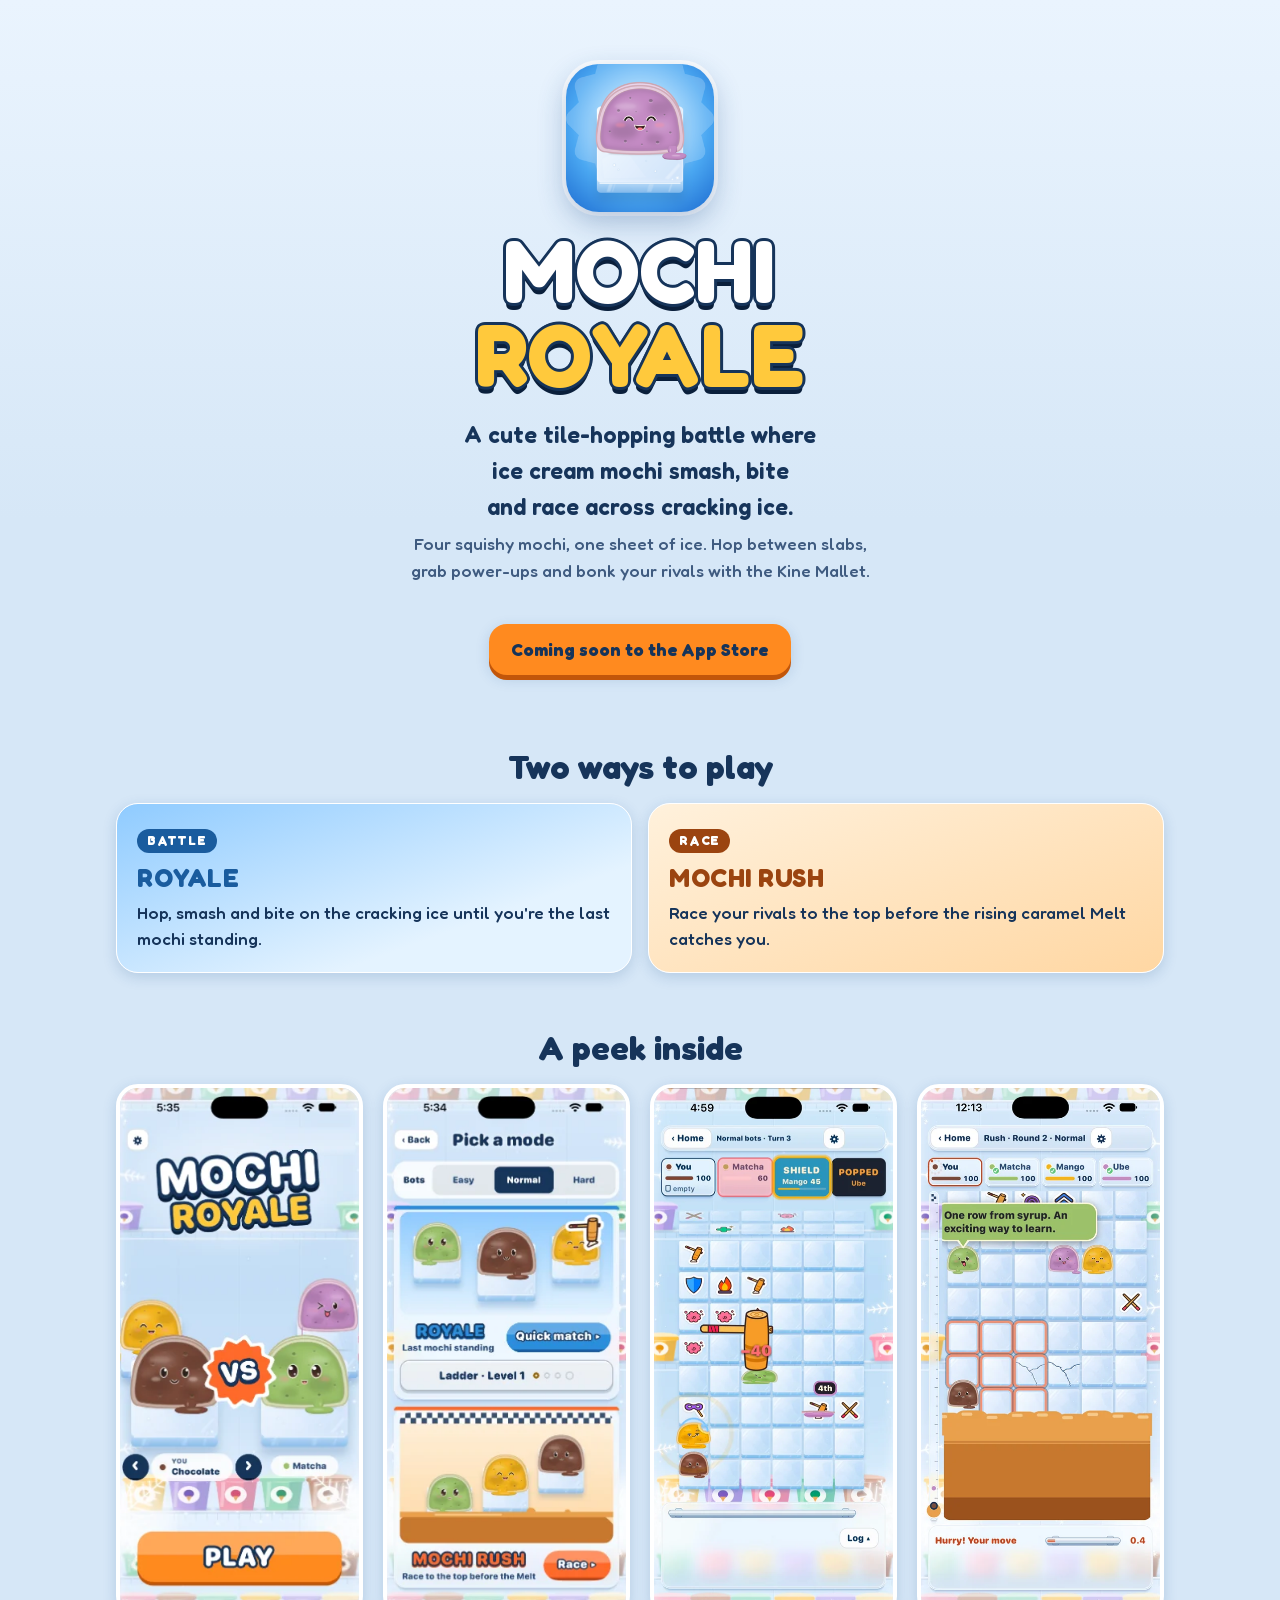
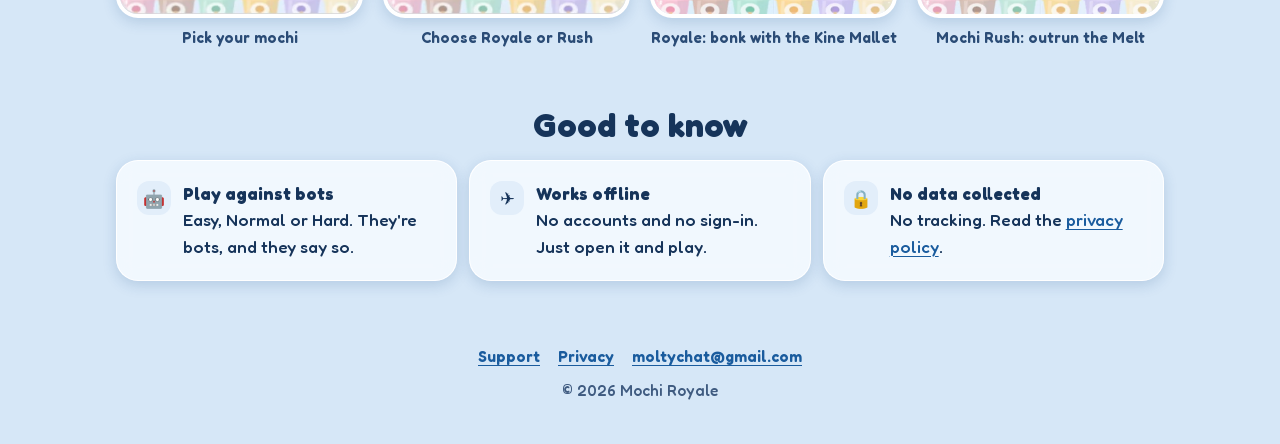
==== index.html @ 49c47847 "Mochi Royale site: home, privacy, support" ====
<!doctype html>
<html lang="en">
<head>
  <meta charset="utf-8">
  <meta name="viewport" content="width=device-width, initial-scale=1">
  <title>Mochi Royale: a squishy ice cream mochi brawl for iPhone</title>
  <meta name="description" content="Mochi Royale is a cute tile-hopping battle where ice cream mochi smash, bite and race across cracking ice. Coming soon to the App Store.">
  <meta name="color-scheme" content="light dark">
  <meta name="theme-color" content="#d6e7f7" media="(prefers-color-scheme: light)">
  <meta name="theme-color" content="#0d2140" media="(prefers-color-scheme: dark)">
  <meta property="og:title" content="Mochi Royale">
  <meta property="og:description" content="A cute tile-hopping battle where ice cream mochi smash, bite and race. Coming soon to the App Store.">
  <meta property="og:type" content="website">
  <meta property="og:image" content="img/icon-256.png">
  <link rel="icon" type="image/png" href="img/favicon-64.png">
  <link rel="apple-touch-icon" href="img/apple-touch-icon.png">
  <link rel="preload" href="fonts/fredoka-latin.woff2" as="font" type="font/woff2" crossorigin>
  <link rel="stylesheet" href="style.css">
</head>
<body>
  <a class="skip" href="#main">Skip to content</a>

  <main id="main">
    <header class="hero wrap">
      <img class="icon" src="img/icon-256.png" width="128" height="128" alt="The Mochi Royale app icon: a smiling purple ube mochi on a blue sky.">
      <h1 class="logo" aria-label="Mochi Royale"><span class="w1" aria-hidden="true">Mochi</span><span class="w2" aria-hidden="true">Royale</span></h1>
      <p class="pitch">A cute tile-hopping battle where ice cream mochi smash, bite and race across cracking ice.</p>
      <p class="subpitch">Four squishy mochi, one sheet of ice. Hop between slabs, grab power-ups and bonk your rivals with the Kine Mallet.</p>

      <p class="soon">Coming soon to the App Store</p>

      <!--
        TESTFLIGHT PUBLIC LINK: once Beta App Review approves the external group and Public Link is on
        (App Store Connect → the app → TestFlight → External Testing → the group → Public Link),
        paste the link below and remove the comment markers around the paragraph.

      <p class="testflight"><a href="https://testflight.apple.com/join/XXXXXXXX">Join the TestFlight beta</a></p>
      -->
    </header>

    <section class="wrap" aria-labelledby="modes-h">
      <h2 id="modes-h" class="center">Two ways to play</h2>
      <div class="modes">
        <article class="card mode royale">
          <span class="tag">Battle</span>
          <h3>Royale</h3>
          <p>Hop, smash and bite on the cracking ice until you're the last mochi standing.</p>
        </article>
        <article class="card mode rush">
          <span class="tag">Race</span>
          <h3>Mochi Rush</h3>
          <p>Race your rivals to the top before the rising caramel Melt catches you.</p>
        </article>
      </div>
    </section>

    <section class="wrap" aria-labelledby="shots-h">
      <h2 id="shots-h" class="center">A peek inside</h2>
      <ul class="shots">
        <li>
          <figure>
            <img src="img/home.webp" width="302" height="653" loading="lazy"
              alt="The title screen: the Mochi Royale logo over a chocolate mochi and a matcha mochi facing off with a VS burst, and a big orange PLAY button.">
            <figcaption>Pick your mochi</figcaption>
          </figure>
        </li>
        <li>
          <figure>
            <img src="img/modes.webp" width="302" height="653" loading="lazy"
              alt="Pick a mode: bot difficulty Easy, Normal or Hard, the Royale card with Quick match and the Ladder, and the Mochi Rush card.">
            <figcaption>Choose Royale or Rush</figcaption>
          </figure>
        </li>
        <li>
          <figure>
            <img src="img/royale.webp" width="480" height="1044" loading="lazy"
              alt="A Royale match on the ice: a giant wooden Kine Mallet squashes the matcha mochi for minus 40, with power-up tiles all over the board.">
            <figcaption>Royale: bonk with the Kine Mallet</figcaption>
          </figure>
        </li>
        <li>
          <figure>
            <img src="img/rush.webp" width="480" height="1044" loading="lazy"
              alt="A Mochi Rush round: the caramel Melt rises up the board behind the chocolate mochi while a matcha mochi teases from a speech bubble.">
            <figcaption>Mochi Rush: outrun the Melt</figcaption>
          </figure>
        </li>
      </ul>
    </section>

    <section class="wrap" aria-labelledby="facts-h">
      <h2 id="facts-h" class="center">Good to know</h2>
      <ul class="facts">
        <li class="card"><span class="dot" aria-hidden="true">🤖</span><span><strong>Play against bots</strong>Easy, Normal or Hard. They're bots, and they say so.</span></li>
        <li class="card"><span class="dot" aria-hidden="true">✈️</span><span><strong>Works offline</strong>No accounts and no sign-in. Just open it and play.</span></li>
        <li class="card"><span class="dot" aria-hidden="true">🔒</span><span><strong>No data collected</strong>No tracking. Read the <a href="privacy.html">privacy policy</a>.</span></li>
      </ul>
    </section>
  </main>

  <footer class="wrap">
    <nav aria-label="Site">
      <a href="support.html">Support</a>
      <a href="privacy.html">Privacy</a>
      <a href="mailto:moltychat@gmail.com">moltychat@gmail.com</a>
    </nav>
    <p>© 2026 Mochi Royale</p>
  </footer>
</body>
</html>
---- style.css ----
/* Mochi Royale site: the game's Freezer theme (app/src/theme/themes/freezer.ts).
   No external requests: the font is self-hosted (SIL OFL, fonts/OFL.txt). */

@font-face {
  font-family: "Fredoka";
  src: url("fonts/fredoka-latin.woff2") format("woff2");
  font-weight: 400 700;
  font-style: normal;
  font-display: swap;
  unicode-range: U+0000-00FF, U+0131, U+0152-0153, U+02BB-02BC, U+02C6, U+02DA, U+02DC, U+0304, U+0308, U+0329,
    U+2000-206F, U+20AC, U+2122, U+2191, U+2193, U+2212, U+2215, U+FEFF, U+FFFD;
}

:root {
  color-scheme: light dark;
  --navy: #16345a;          /* Freezer title + text */
  --navy-soft: #2b4c76;
  --muted: #3f5b80;
  --ice: #d6e7f7;           /* Freezer base */
  --veil: #e2eefa;
  --sky: #8fcbff;           /* Royale card art */
  --sky-pale: #e4f3ff;
  --royale: #1a5c9e;        /* Royale CTA lip: dark enough for text */
  --gold: #ffc93c;          /* ROYALE in the logo */
  --orange: #ff8a1f;        /* PLAY */
  --orange-lip: #c2560a;
  --caramel-pale: #fff1dc;  /* Rush card art */
  --caramel: #ffd7a3;
  --rush-ink: #9b4410;
  --card: rgba(246, 251, 255, 0.86);
  --card-rim: rgba(255, 255, 255, 0.95);
  --card-shadow: 0 4px 14px rgba(30, 78, 140, 0.18);
  --bg: #d6e7f7;
  --bg-top: #eaf4fe;
  --text: var(--navy);
  --link: #1a5c9e;
  --pill-bg: var(--navy);
  --pill-text: #ffffff;
}

@media (prefers-color-scheme: dark) {
  :root {
    --bg: #0d2140;
    --bg-top: #16345a;
    --text: #eaf4ff;
    --muted: #b7cbe6;
    --navy-soft: #cfe1f7;
    --card: rgba(30, 64, 108, 0.72);
    --card-rim: rgba(143, 203, 255, 0.28);
    --card-shadow: 0 4px 18px rgba(0, 0, 0, 0.35);
    --link: #8fcbff;
    --royale: #8fcbff;
    --rush-ink: #ffc58a;
    --pill-bg: #ffc93c;
    --pill-text: #16345a;
  }
}

*,
*::before,
*::after { box-sizing: border-box; }

html { -webkit-text-size-adjust: 100%; }

body {
  margin: 0;
  font-family: "Fredoka", ui-rounded, "SF Pro Rounded", system-ui, -apple-system, "Segoe UI", sans-serif;
  font-weight: 500;
  font-size: 1.0625rem;
  line-height: 1.55;
  color: var(--text);
  background: var(--bg);
  background-image: linear-gradient(180deg, var(--bg-top) 0, var(--bg) 520px);
  min-height: 100vh;

}

img { max-width: 100%; height: auto; display: block; }

a { color: var(--link); text-underline-offset: 0.18em; text-decoration-thickness: 0.08em; }
a:hover { text-decoration-thickness: 0.14em; }
:focus-visible { outline: 3px solid var(--orange); outline-offset: 3px; border-radius: 6px; }

.skip {
  position: absolute; left: 16px; top: -60px; z-index: 10;
  background: var(--navy); color: #fff; padding: 8px 14px; border-radius: 12px; font-weight: 600;
}
.skip:focus { top: 12px; }

.wrap { width: 100%; max-width: 1080px; margin-inline: auto; padding-inline: 16px; }
.narrow { max-width: 760px; }

/* Top bar (sub-pages) */
.topbar { padding: 18px 0 0; }
.topbar .wrap { display: flex; align-items: center; justify-content: space-between; gap: 12px; }
.brand { display: flex; align-items: center; gap: 10px; text-decoration: none; color: var(--text); font-weight: 700; font-size: 1.15rem; }
.brand img { width: 40px; height: 40px; border-radius: 10px; box-shadow: var(--card-shadow); }
.topnav { display: flex; gap: 6px; flex-wrap: wrap; }
.topnav a {
  text-decoration: none; font-weight: 600; font-size: 0.95rem; padding: 8px 12px; border-radius: 999px;
  color: var(--text); background: var(--card); border: 1px solid var(--card-rim);
}
.topnav a[aria-current="page"] { background: var(--pill-bg); color: var(--pill-text); border-color: transparent; }

/* Hero */
.hero { text-align: center; padding-block: 40px 8px; }
.hero .icon {
  width: 128px; height: 128px; margin: 0 auto 18px; border-radius: 29px;
  box-shadow: 0 10px 28px rgba(30, 78, 140, 0.32), 0 0 0 4px rgba(255, 255, 255, 0.9);
}
.logo {
  margin: 0; line-height: 0.92; font-weight: 700; text-transform: uppercase; letter-spacing: 0.01em;
  font-size: clamp(3rem, 15vw, 5.5rem);
}
.logo span { display: block; }
/* The app's logo: an ice-white MOCHI over a gold ROYALE, outlined in navy. */
.logo .w1, .logo .w2 {
  --o: #16345a;
  text-shadow:
    3px 0 0 var(--o), -3px 0 0 var(--o), 0 3px 0 var(--o), 0 -3px 0 var(--o),
    2px 2px 0 var(--o), -2px 2px 0 var(--o), 2px -2px 0 var(--o), -2px -2px 0 var(--o),
    0 7px 0 #0a1f3b;
}
.logo .w1 { color: #ffffff; }
.logo .w2 { color: var(--gold); margin-top: 0.04em; }
.pitch { text-wrap: balance; font-size: clamp(1.15rem, 4.6vw, 1.45rem); font-weight: 600; max-width: 34ch; margin: 22px auto 6px; }
.subpitch { text-wrap: balance; color: var(--muted); margin: 0 auto 22px; max-width: 46ch; }

.soon {
  display: inline-flex; align-items: center; gap: 10px; flex-wrap: wrap; justify-content: center;
  background: var(--orange); color: #16345a; font-weight: 700; font-size: 1.1rem;
  padding: 12px 22px; border-radius: 18px; box-shadow: 0 5px 0 var(--orange-lip), var(--card-shadow);
}
.soon svg { width: 22px; height: 22px; flex: none; }
.testflight { margin: 18px 0 0; }
.testflight a {
  display: inline-block; font-weight: 700; padding: 12px 22px; border-radius: 16px; text-decoration: none;
  background: var(--navy); color: #fff; box-shadow: 0 5px 0 #0a1f3b;
}

/* Sections */
section { padding-block: 48px 8px; }
h2 { text-wrap: balance; font-size: clamp(1.6rem, 6vw, 2.1rem); line-height: 1.15; margin: 0 0 16px; font-weight: 700; }
h3 { font-size: 1.3rem; line-height: 1.2; margin: 0 0 6px; font-weight: 700; }
.center { text-align: center; }

.card {
  background: var(--card); border: 1.5px solid var(--card-rim); border-radius: 22px;
  box-shadow: var(--card-shadow); padding: 20px;
  -webkit-backdrop-filter: blur(10px); backdrop-filter: blur(10px);
}

.modes { display: grid; gap: 16px; grid-template-columns: 1fr; }
.mode { position: relative; overflow: hidden; padding: 22px 20px 20px; }
.mode p { margin: 0; }
.mode .tag {
  display: inline-block; font-size: 0.8rem; font-weight: 700; letter-spacing: 0.06em; text-transform: uppercase;
  padding: 2px 10px; border-radius: 999px; margin-bottom: 10px;
}
.mode.royale { background: linear-gradient(160deg, var(--sky) 0%, var(--sky-pale) 70%); border-color: #fff; }
.mode.royale .tag { background: #1a5c9e; color: #fff; }
.mode.rush { background: linear-gradient(160deg, var(--caramel-pale) 0%, var(--caramel) 100%); border-color: #fff; }
.mode.rush .tag { background: #9b4410; color: #fff; }
.mode.royale, .mode.rush { color: #16345a; }
.mode h3 { font-size: 1.6rem; text-transform: uppercase; letter-spacing: 0.02em; }
.mode.royale h3 { color: #1a5c9e; }
.mode.rush h3 { color: #9b4410; }

/* Screenshots */
.shots { list-style: none; margin: 0; padding: 0; display: grid; gap: 14px; grid-template-columns: 1fr 1fr; }
.shots figure { margin: 0; }
.shots img {
  width: 100%; aspect-ratio: 302 / 653; object-fit: cover; border-radius: 22px;
  border: 4px solid #fff; box-shadow: var(--card-shadow); background: var(--veil);
}
.shots figcaption { text-align: center; font-weight: 600; font-size: 0.95rem; margin-top: 8px; color: var(--navy-soft); }

.facts { display: grid; gap: 12px; grid-template-columns: 1fr; list-style: none; padding: 0; margin: 0; }
.facts li { display: flex; gap: 12px; align-items: flex-start; }
.facts .dot { flex: none; width: 34px; height: 34px; border-radius: 12px; display: grid; place-items: center; font-size: 1.1rem; background: var(--veil); }
@media (prefers-color-scheme: dark) { .facts .dot { background: rgba(143, 203, 255, 0.16); } }
.facts strong { display: block; }

/* Prose pages (privacy, support) */
.prose h1 { text-wrap: balance; font-size: clamp(2rem, 8vw, 2.8rem); line-height: 1.1; margin: 28px 0 6px; font-weight: 700; }
.prose .meta { color: var(--muted); margin: 0 0 22px; }
.prose h2 { font-size: 1.35rem; margin: 26px 0 6px; }
.prose p, .prose li { max-width: 68ch; }
.prose .card { margin: 18px 0; }
.prose .card > :first-child { margin-top: 0; }
.prose .card > :last-child { margin-bottom: 0; }
.big-mail {
  display: inline-block; font-weight: 700; font-size: clamp(1.1rem, 5vw, 1.35rem); padding: 12px 20px; border-radius: 16px;
  background: var(--navy); color: #fff; text-decoration: none; box-shadow: 0 5px 0 #0a1f3b; word-break: break-all;
}
details { border-top: 1.5px solid rgba(22, 52, 90, 0.12); padding: 4px 0; }
@media (prefers-color-scheme: dark) { details { border-color: rgba(143, 203, 255, 0.18); } }
details:first-of-type { border-top: 0; }
summary { cursor: pointer; font-weight: 700; font-size: 1.12rem; padding: 12px 0; list-style-position: outside; }
details[open] summary { padding-bottom: 4px; }
details > :not(summary) { margin-top: 6px; }
details ol, details ul { padding-left: 1.3em; }
kbd {
  font-family: inherit; font-weight: 700; font-size: 0.92em; padding: 1px 8px; border-radius: 8px;
  background: #fff; color: #16345a; border: 1px solid rgba(22, 52, 90, 0.2); box-shadow: 0 2px 0 rgba(22, 52, 90, 0.18);
  white-space: nowrap;
}

/* Footer */
footer { padding-block: 56px 36px; text-align: center; color: var(--muted); font-size: 0.98rem; }
footer nav { display: flex; gap: 8px 18px; justify-content: center; flex-wrap: wrap; margin-bottom: 10px; }
footer nav a { font-weight: 600; }
footer p { margin: 4px 0; }

@media (min-width: 720px) {
  .modes { grid-template-columns: 1fr 1fr; }
  .facts { grid-template-columns: 1fr 1fr 1fr; }
  .hero { padding-block-start: 64px; }
  .hero .icon { width: 148px; height: 148px; border-radius: 33px; }
}
@media (min-width: 900px) {
  .shots { grid-template-columns: repeat(4, 1fr); gap: 20px; }
}
@media (prefers-reduced-motion: no-preference) {
  .hero .icon { animation: bob 3.2s ease-in-out infinite; }
  @keyframes bob { 0%, 100% { transform: translateY(0); } 50% { transform: translateY(-6px); } }
}
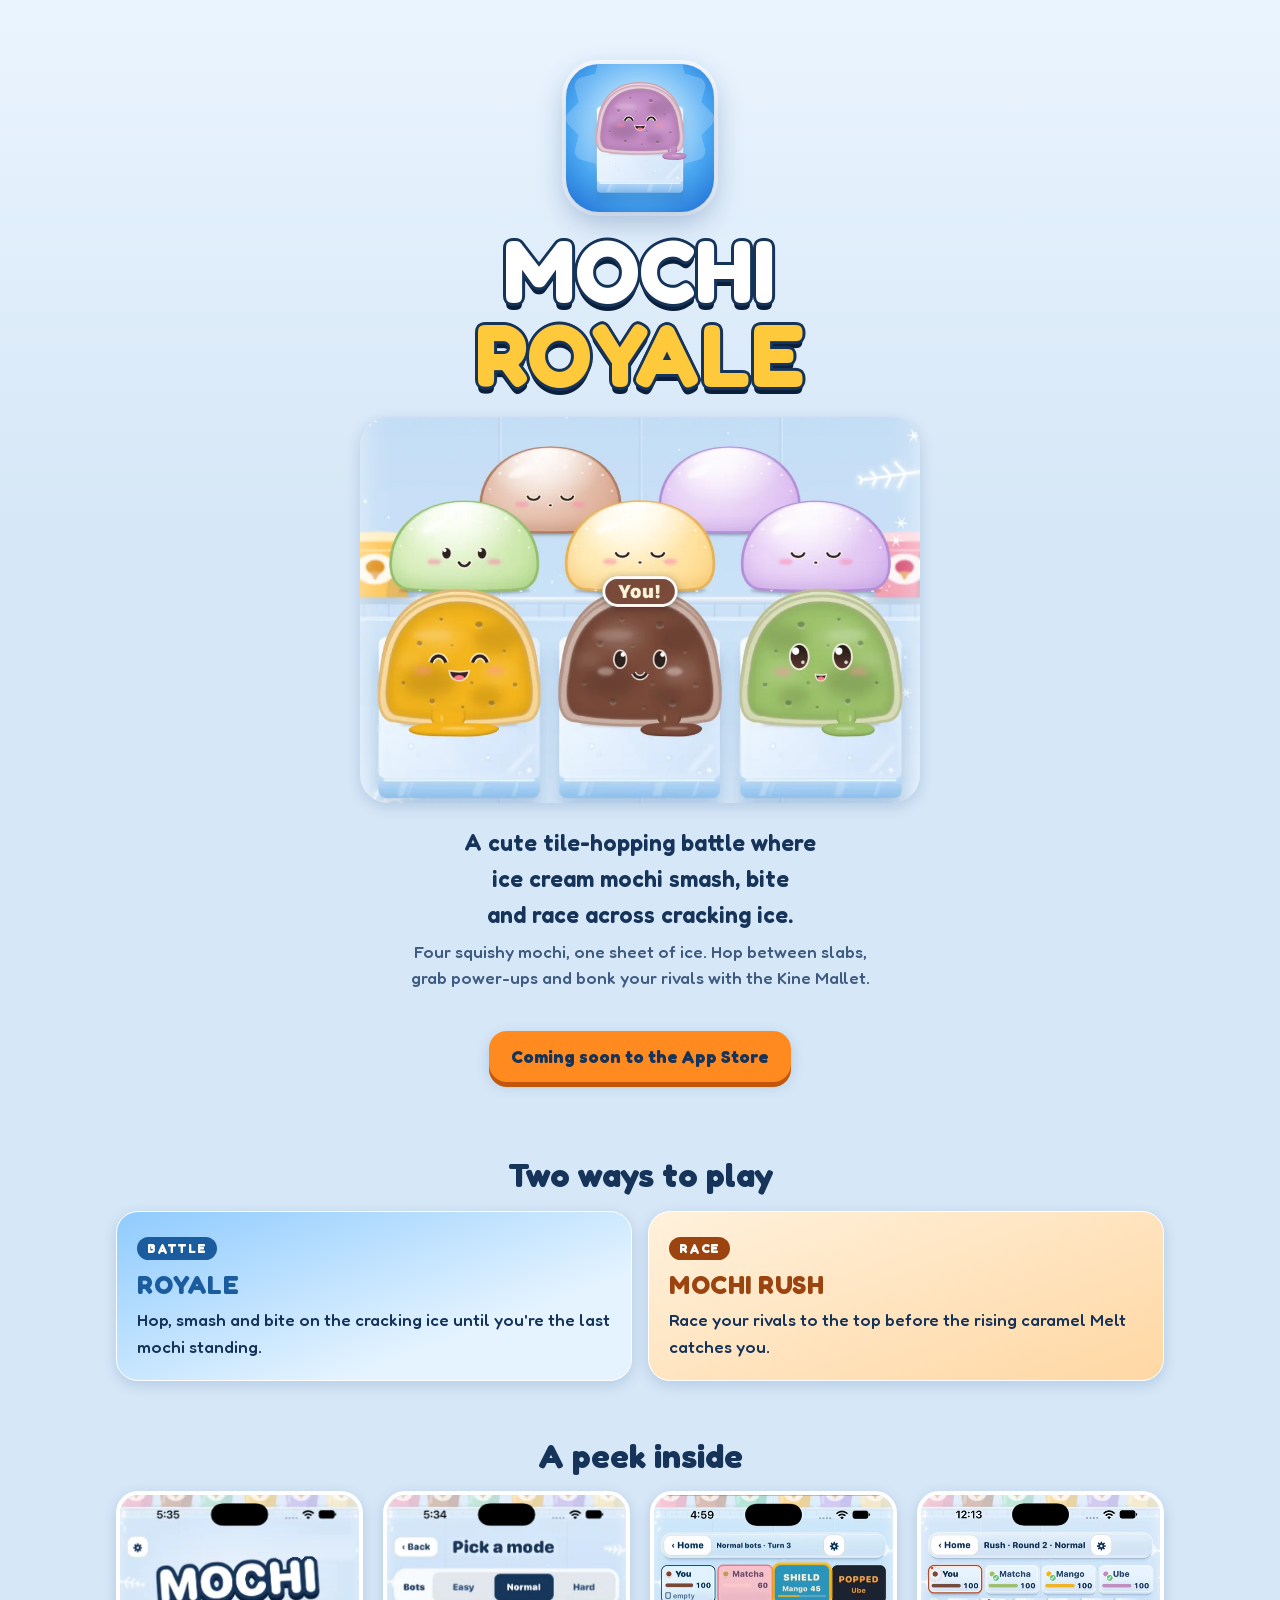
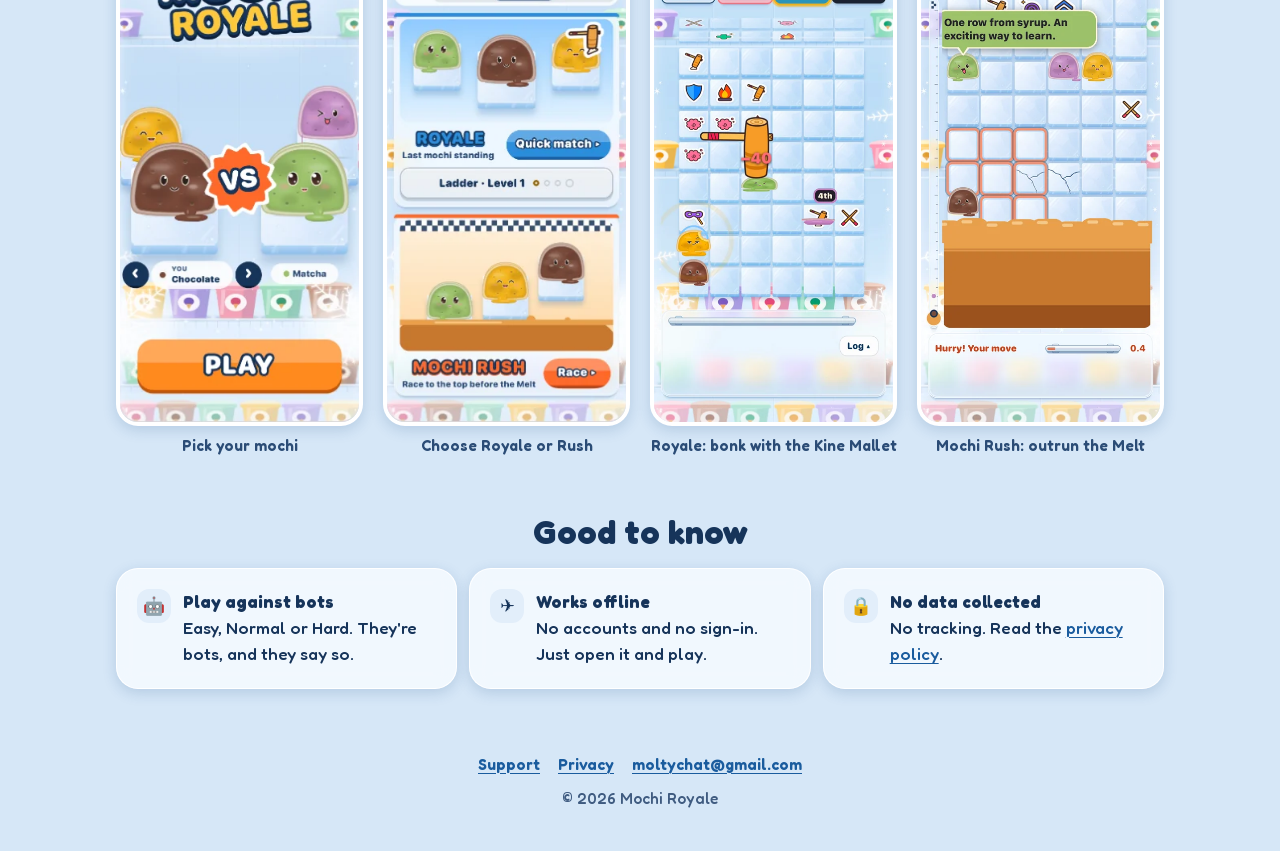
==== commit 78b552bd: "Hero: the Mochi pile (halved mochi up front, whole dusted mochi heaped behind) + a new share image" ====
--- a/index.html
+++ b/index.html
@@ -11,7 +11,10 @@
   <meta property="og:title" content="Mochi Royale">
   <meta property="og:description" content="A cute tile-hopping battle where ice cream mochi smash, bite and race. Coming soon to the App Store.">
   <meta property="og:type" content="website">
-  <meta property="og:image" content="img/icon-256.png">
+  <meta property="og:image" content="https://mochiroyale.github.io/img/og-pile.jpg">
+  <meta property="og:image:width" content="1200">
+  <meta property="og:image:height" content="630">
+  <meta property="og:image:alt" content="Three halved ice cream mochi with faces on ice slabs, five whole dusted mochi heaped behind them.">
   <link rel="icon" type="image/png" href="img/favicon-64.png">
   <link rel="apple-touch-icon" href="img/apple-touch-icon.png">
   <link rel="preload" href="fonts/fredoka-latin.woff2" as="font" type="font/woff2" crossorigin>
@@ -24,6 +27,8 @@
     <header class="hero wrap">
       <img class="icon" src="img/icon-256.png" width="128" height="128" alt="The Mochi Royale app icon: a smiling purple ube mochi on a blue sky.">
       <h1 class="logo" aria-label="Mochi Royale"><span class="w1" aria-hidden="true">Mochi</span><span class="w2" aria-hidden="true">Royale</span></h1>
+      <img class="pile" src="img/pile.webp" width="960" height="661" fetchpriority="high"
+        alt="A pile of ice cream mochi on ice slabs: three halved mochi up front showing mango, chocolate and matcha fillings, smiling, with five whole mochi dusted in white powder heaped behind them, some asleep.">
       <p class="pitch">A cute tile-hopping battle where ice cream mochi smash, bite and race across cracking ice.</p>
       <p class="subpitch">Four squishy mochi, one sheet of ice. Hop between slabs, grab power-ups and bonk your rivals with the Kine Mallet.</p>
 
--- a/style.css
+++ b/style.css
@@ -123,6 +123,10 @@
 }
 .logo .w1 { color: #ffffff; }
 .logo .w2 { color: var(--gold); margin-top: 0.04em; }
+.hero .pile {
+  display: block; width: 100%; max-width: 560px; height: auto; margin: 22px auto 0;
+  border-radius: 28px; box-shadow: var(--card-shadow);
+}
 .pitch { text-wrap: balance; font-size: clamp(1.15rem, 4.6vw, 1.45rem); font-weight: 600; max-width: 34ch; margin: 22px auto 6px; }
 .subpitch { text-wrap: balance; color: var(--muted); margin: 0 auto 22px; max-width: 46ch; }
 
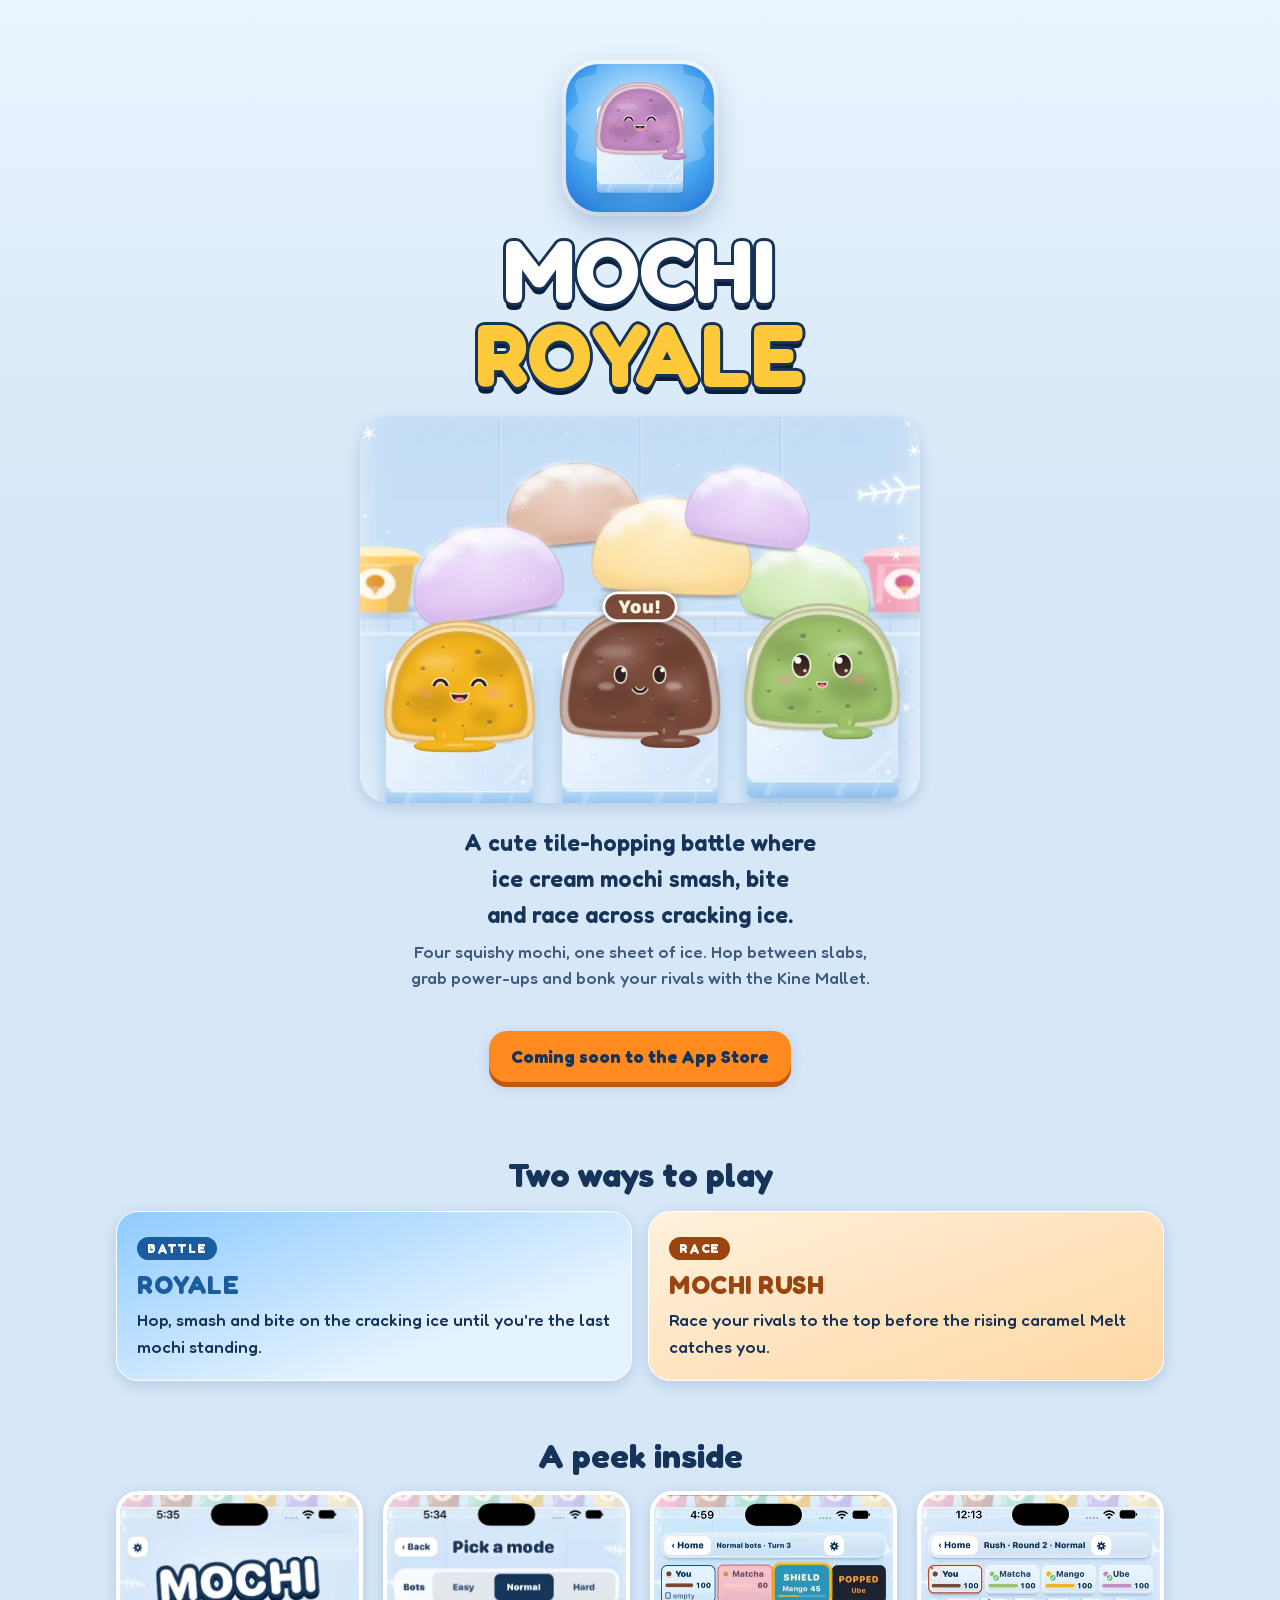
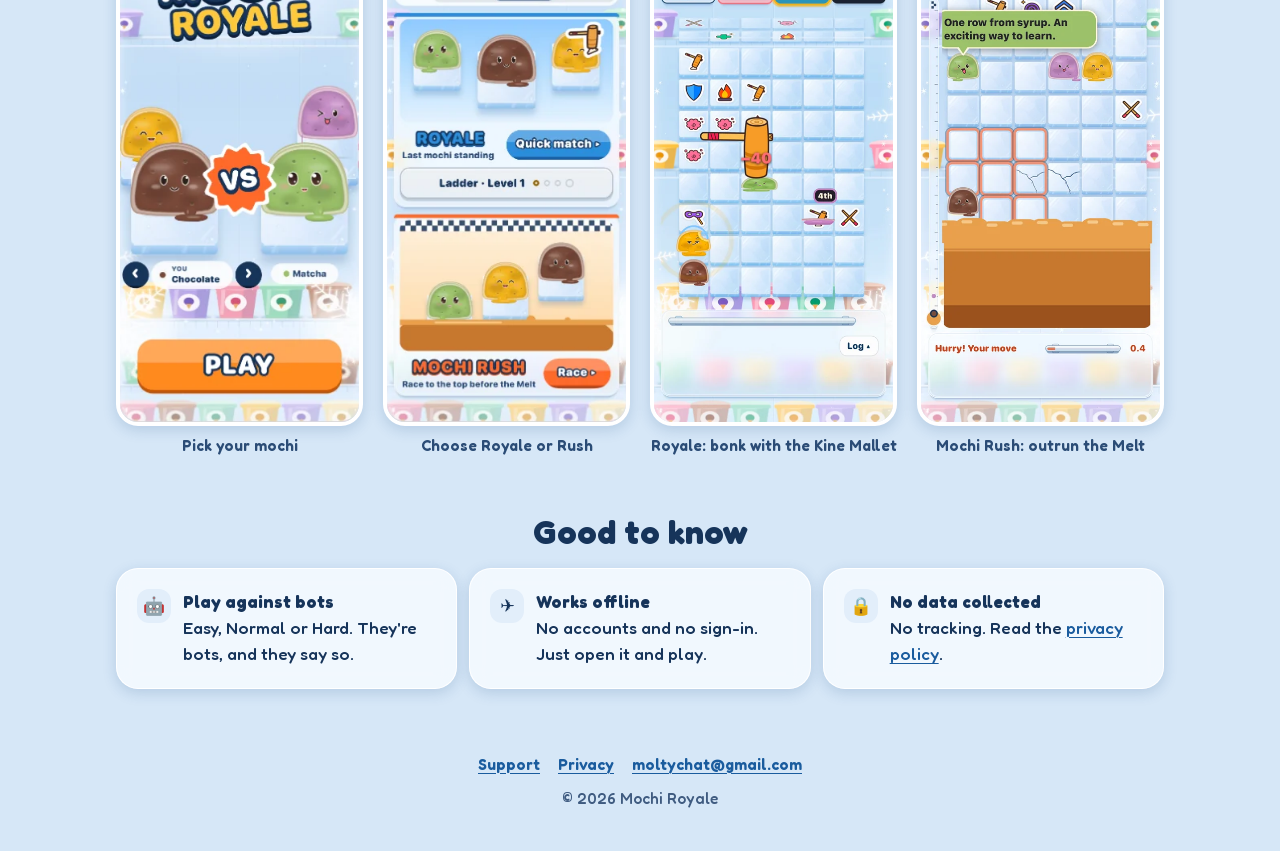
==== commit 20c3aca4: "Hero: pile v2 (matte, powder-dusted whole mochi heaped casually behind the halves)" ====
--- a/index.html
+++ b/index.html
@@ -14,7 +14,7 @@
   <meta property="og:image" content="https://mochiroyale.github.io/img/og-pile.jpg">
   <meta property="og:image:width" content="1200">
   <meta property="og:image:height" content="630">
-  <meta property="og:image:alt" content="Three halved ice cream mochi with faces on ice slabs, five whole dusted mochi heaped behind them.">
+  <meta property="og:image:alt" content="Three halved ice cream mochi with faces on ice slabs, five whole, powder-dusted mochi heaped behind them.">
   <link rel="icon" type="image/png" href="img/favicon-64.png">
   <link rel="apple-touch-icon" href="img/apple-touch-icon.png">
   <link rel="preload" href="fonts/fredoka-latin.woff2" as="font" type="font/woff2" crossorigin>
@@ -28,7 +28,7 @@
       <img class="icon" src="img/icon-256.png" width="128" height="128" alt="The Mochi Royale app icon: a smiling purple ube mochi on a blue sky.">
       <h1 class="logo" aria-label="Mochi Royale"><span class="w1" aria-hidden="true">Mochi</span><span class="w2" aria-hidden="true">Royale</span></h1>
       <img class="pile" src="img/pile.webp" width="960" height="661" fetchpriority="high"
-        alt="A pile of ice cream mochi on ice slabs: three halved mochi up front showing mango, chocolate and matcha fillings, smiling, with five whole mochi dusted in white powder heaped behind them, some asleep.">
+        alt="A pile of ice cream mochi on ice slabs: three halved mochi up front showing mango, chocolate and matcha fillings, smiling, with five whole mochi, dusted in white starch powder, heaped casually behind them.">
       <p class="pitch">A cute tile-hopping battle where ice cream mochi smash, bite and race across cracking ice.</p>
       <p class="subpitch">Four squishy mochi, one sheet of ice. Hop between slabs, grab power-ups and bonk your rivals with the Kine Mallet.</p>
 
